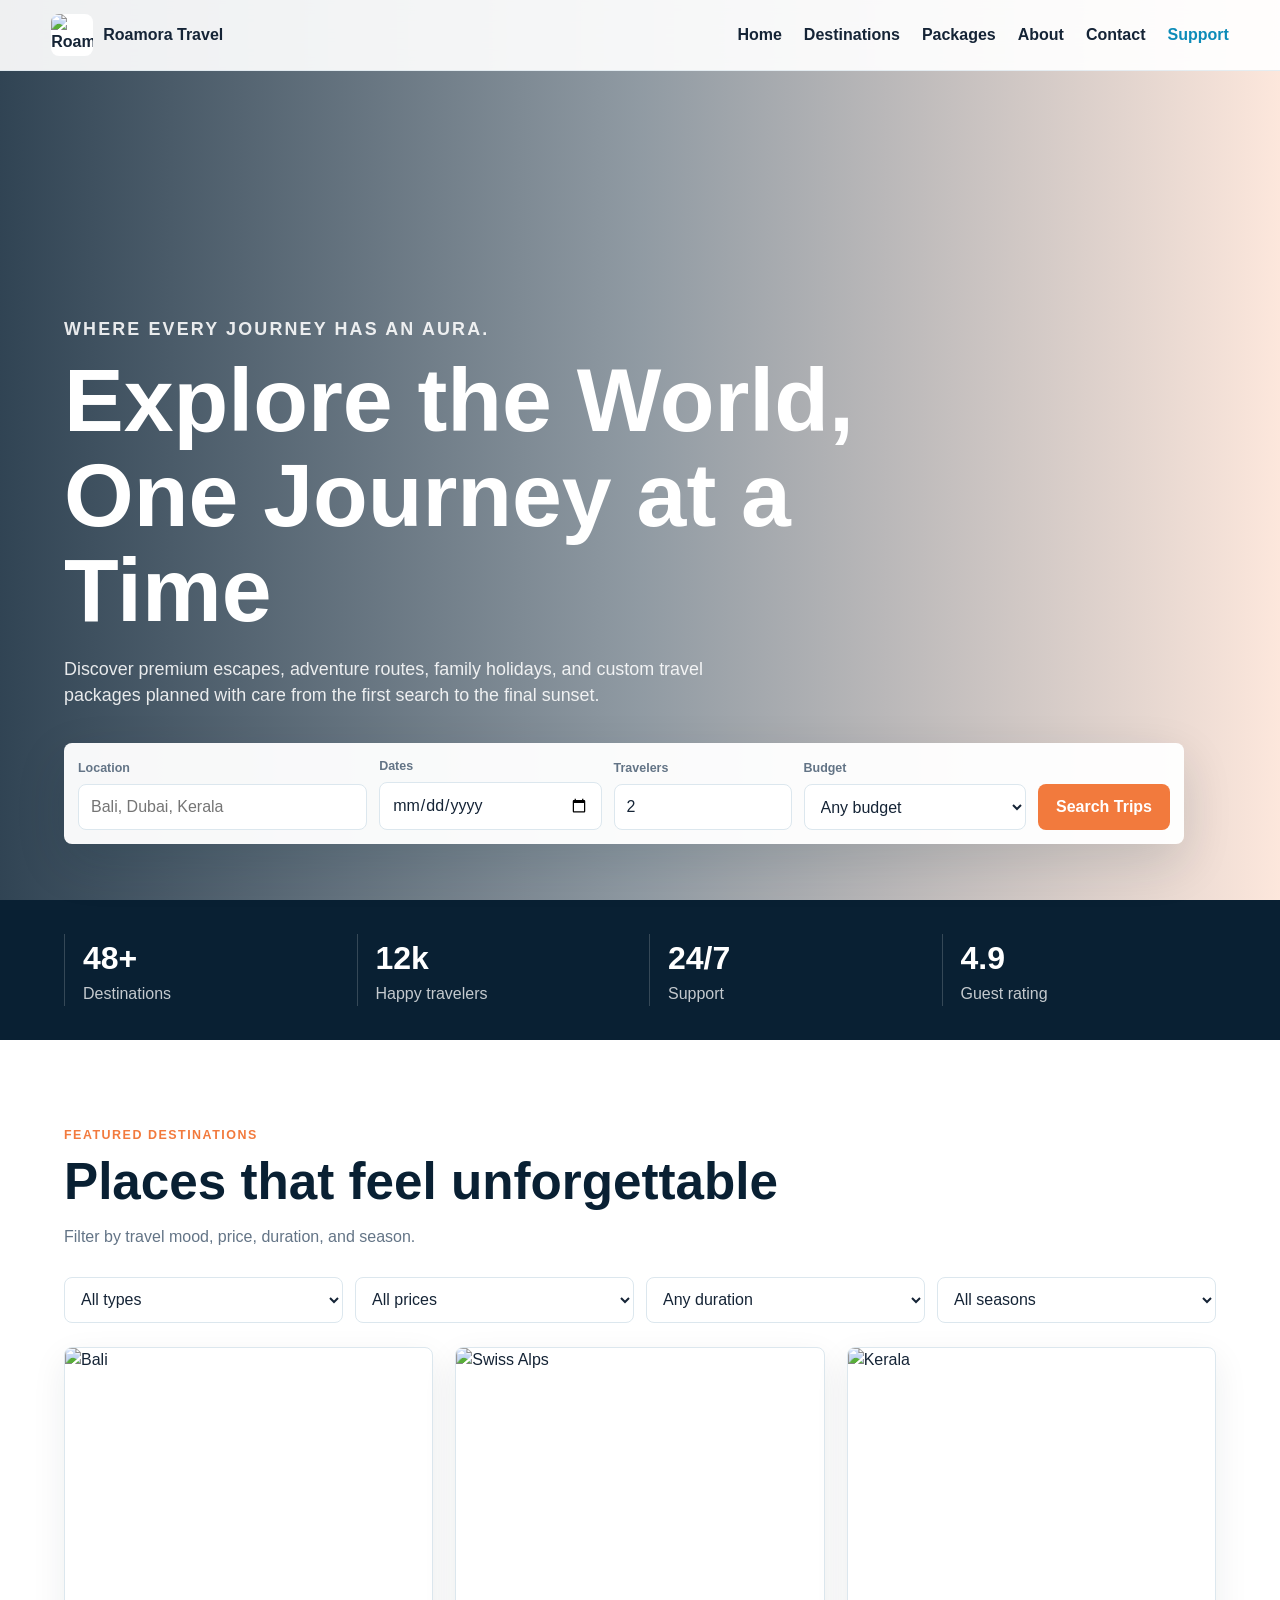
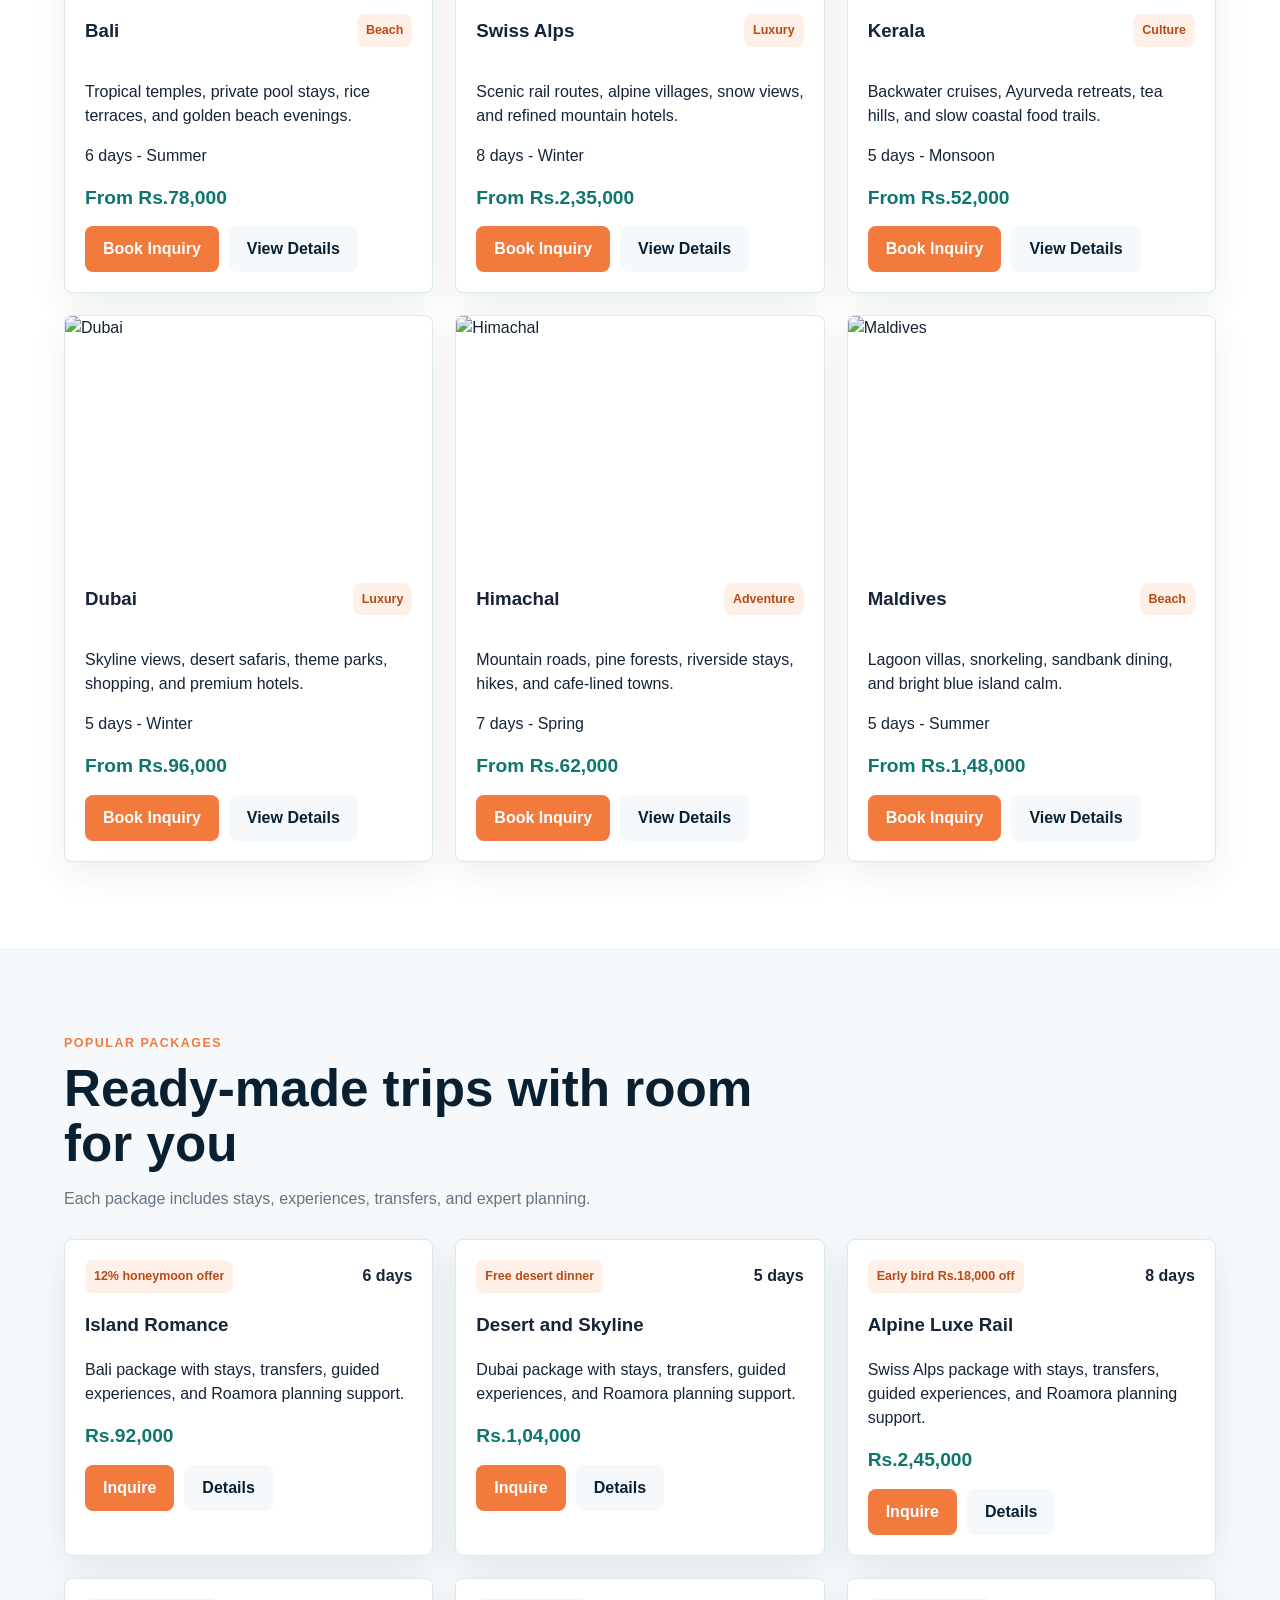
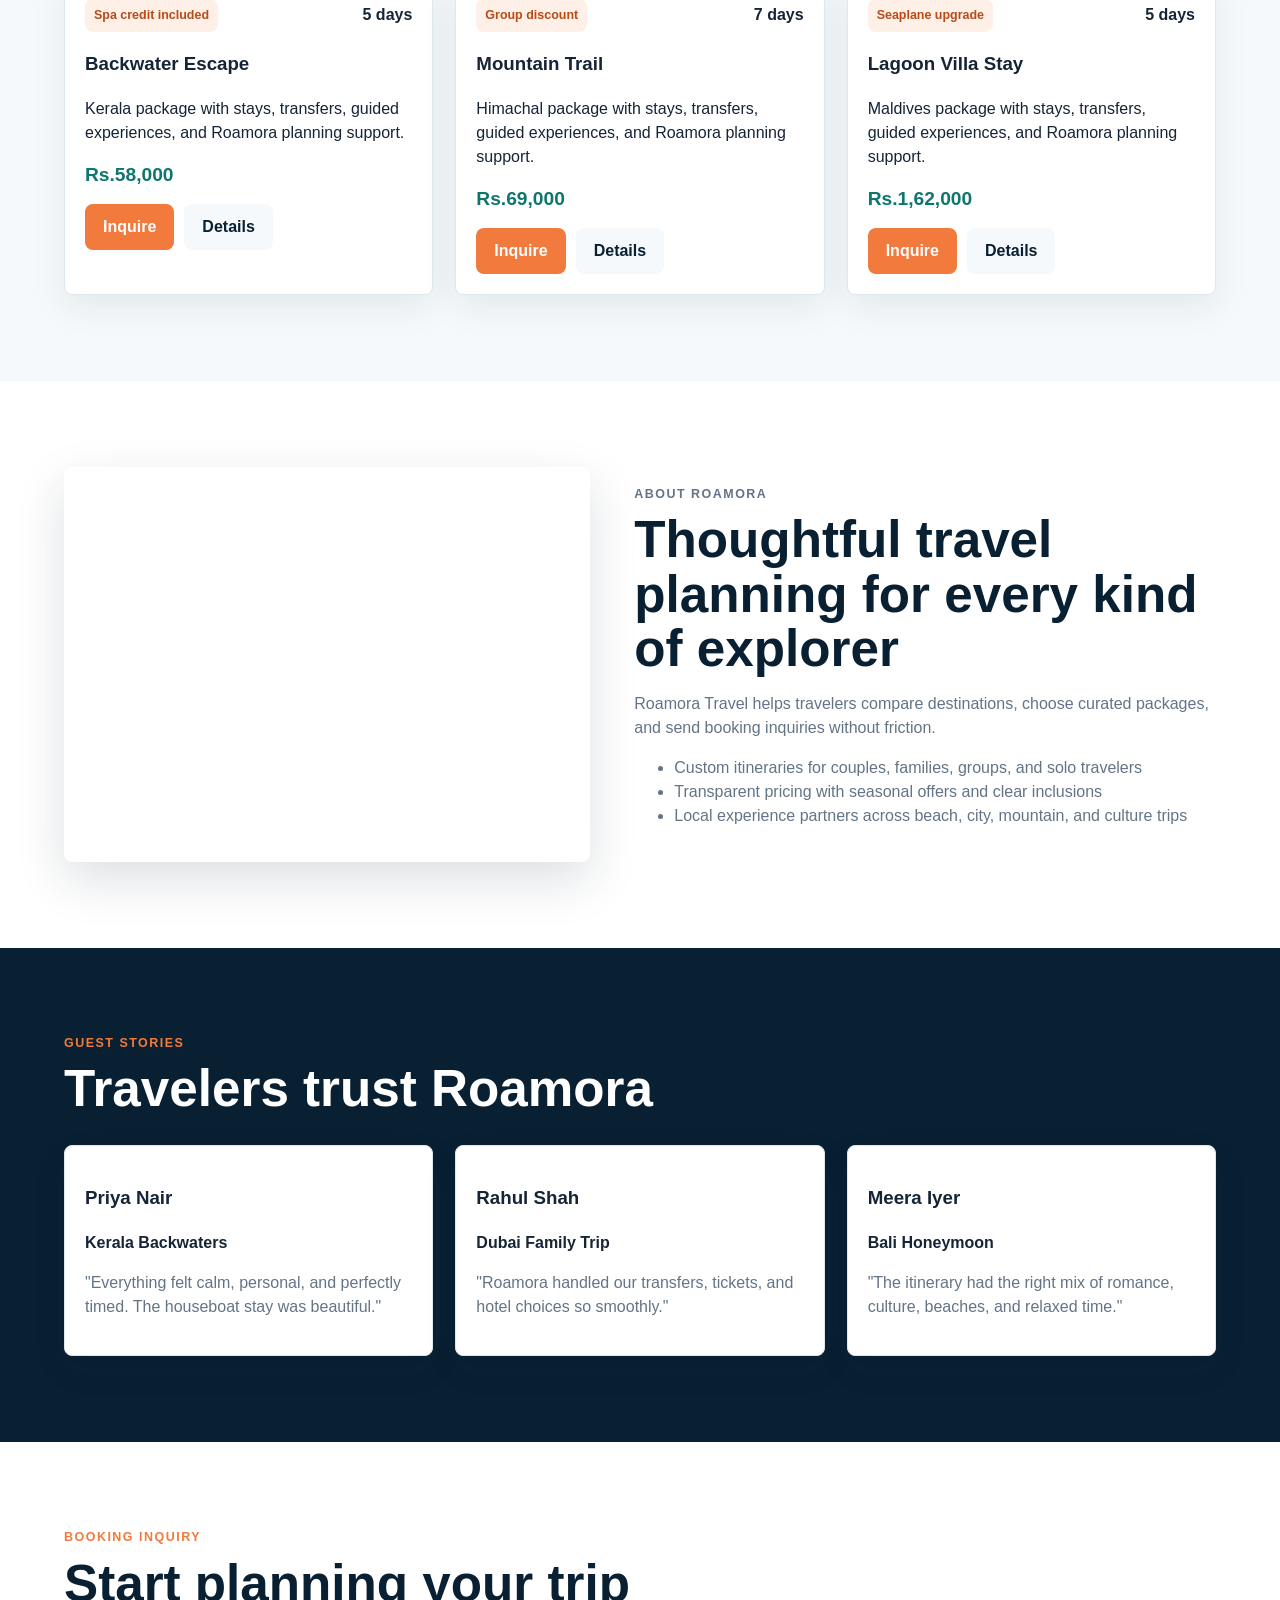
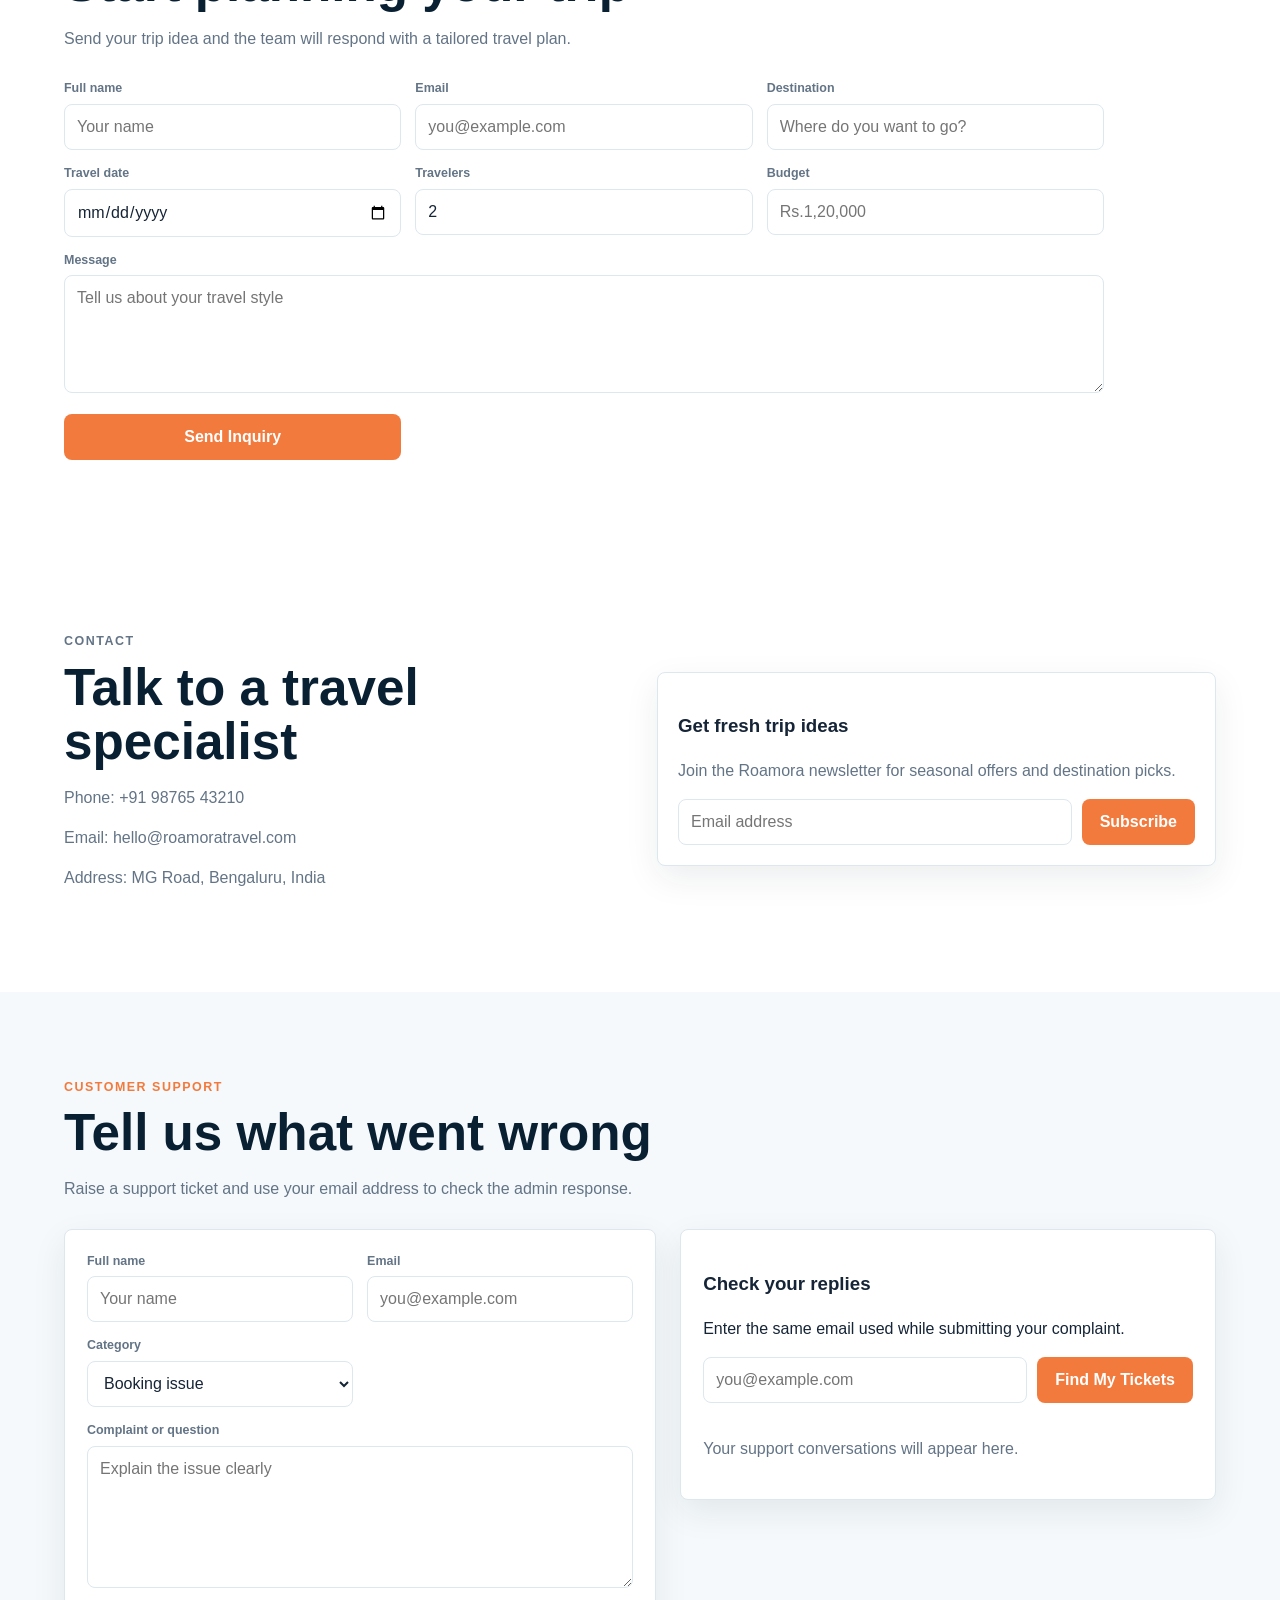
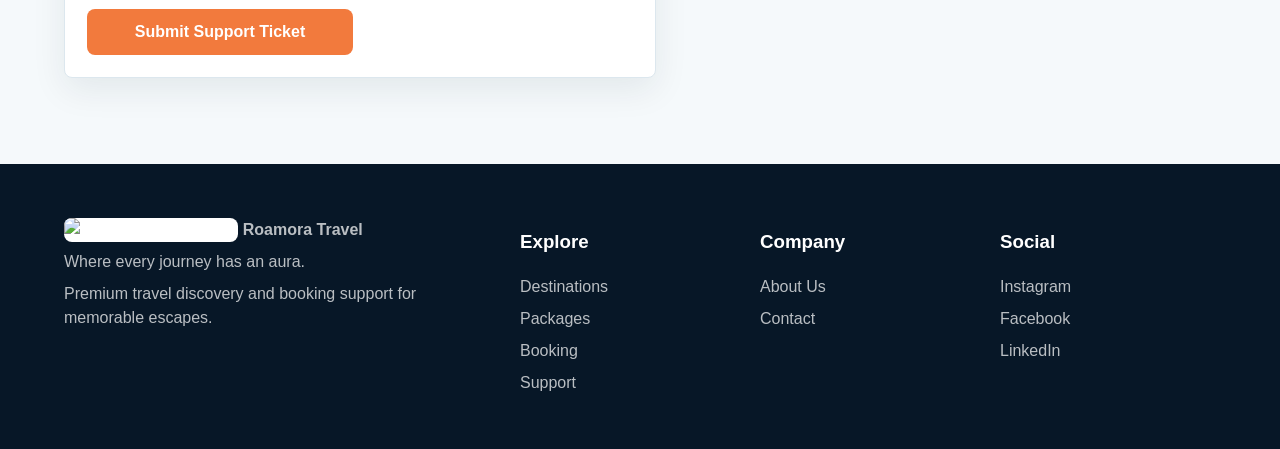
==== index.html @ cf74843f "Initial project upload" ====
<!doctype html>
<html lang="en">
<head>
  <meta charset="utf-8">
<meta name="viewport" content="width=device-width, initial-scale=1">
  <title>Roamora Travel</title>
<link rel="stylesheet" href="styles.css">
</head>
<body>
<header class="site-header">
<a class="brand" href="#home">
<img class="brand-logo" src="assets/roamora-logo.png" alt="Roamora Travel logo">
<span>Roamora Travel</span>
</a>
<button class="nav-toggle" type="button">Menu</button>
<nav class="main-nav">
<a href="#home">Home</a>
<a href="#destinations">Destinations</a>
<a href="#packages">Packages</a>
<a href="#about">About</a>
<a href="#contact">Contact</a>
<a href="#support">Support</a>
</nav>
</header>
<main>
<section class="hero" id="home">
  <div class="hero-shade">
</div>
<div class="hero-content">
    <p class="eyebrow">Where every journey has an aura.</p>
    <h1>Explore the World, One Journey at a Time</h1>
    <p>Discover premium escapes, adventure routes, family holidays, and custom travel packages planned with care from the first search to the final sunset.</p>
<form class="search-panel" id="tripSearch">
<label>
<span>Location</span>
<input id="searchLocation" type="search" placeholder="Bali, Dubai, Kerala">
</label>
<label>
<span>Dates</span>
<input type="date">
</label>
<label>
<span>Travelers</span>
<input type="number" min="1" value="2">
</label>
<label>
<span>Budget</span>
<select id="searchBudget">
<option value="all">Any budget</option>
<option value="80000">Under Rs.80,000</option>
<option value="150000">Under Rs.1,50,000</option>
<option value="250000">Under Rs.2,50,000</option>
</select>
</label>
<button>Search Trips</button>
</form>
</div>
</section>
<section class="stats">
<div>
<b>48+</b>
<span>Destinations</span>
</div>
<div>
<b>12k</b>
<span>Happy travelers</span>
</div>
<div>
<b>24/7</b>
<span>Support</span>
</div>
<div>
<b>4.9</b>
  <span>Guest rating</span>
</div>
</section>
<section class="section" id="destinations">
  <div class="section-head">
  <p class="eyebrow">Featured destinations</p>
<h2>Places that feel unforgettable</h2>
<p>Filter by travel mood, price, duration, and season.</p>
</div>
<div class="filters">
<select id="typeFilter">
<option value="all">All types</option>
<option>Beach</option>
<option>Adventure</option>
<option>Culture</option>
<option>Luxury</option>
</select>
<select id="priceFilter">
<option value="all">All prices</option>
<option value="90000">Under Rs.90,000</option>
<option value="150000">Under Rs.1,50,000</option>
<option value="250000">Under Rs.2,50,000</option>
</select>
<select id="durationFilter">
<option value="all">Any duration</option>
<option value="5">Up to 5 days</option>
<option value="7">Up to 7 days</option>
<option value="10">Up to 10 days</option>
</select>
<select id="seasonFilter">
<option value="all">All seasons</option>
<option>Summer</option>
<option>Winter</option>
<option>Monsoon</option>
<option>Spring</option>
</select>
</div>
<div class="card-grid" id="destinationGrid">
</div>
</section>
<section class="section band" id="packages">
<div class="section-head">
<p class="eyebrow">Popular packages</p>
<h2>Ready-made trips with room for you</h2>
<p>Each package includes stays, experiences, transfers, and expert planning.</p>
</div>
<div class="package-grid" id="packageGrid">
</div>
</section>
<section class="section split" id="about">
<div class="about-img">
</div>
<div>
<p class="eyebrow">About Roamora</p>
<h2>Thoughtful travel planning for every kind of explorer</h2>
<p class="about-text">Roamora Travel helps travelers compare destinations, choose curated packages, and send booking inquiries without friction.</p>
<ul>
<li>Custom itineraries for couples, families, groups, and solo travelers</li>
<li>Transparent pricing with seasonal offers and clear inclusions</li>
<li>Local experience partners across beach, city, mountain, and culture trips</li>
</ul>
</div>
</section>
<section class="section dark">
<div class="section-head">
<p class="eyebrow">Guest stories</p>
  <h2>Travelers trust Roamora</h2>
</div>
<div class="testimonial-grid" id="testimonialGrid">
  </div>
</section>
<section class="section" id="booking">
<div class="section-head">
<p class="eyebrow">Booking inquiry</p>
  <h2>Start planning your trip</h2>
<p>Send your trip idea and the team will respond with a tailored travel plan.</p>
</div>
<form class="booking-form" id="bookingForm">
<label>
<span>Full name</span>
<input id="guestName" required placeholder="Your name">
</label>
<label>
<span>Email</span>
<input id="guestEmail" type="email" required placeholder="you@example.com">
</label>
<label>
<span>Destination</span>
<input id="guestDestination" required placeholder="Where do you want to go?">
</label>
<label>
<span>Travel date</span>
<input id="guestDate" type="date" required>
</label>
<label>
<span>Travelers</span>
<input id="guestTravelers" type="number" min="1" value="2" required>
</label>
<label>
<span>Budget</span>
<input id="guestBudget" placeholder="Rs.1,20,000">
</label>
<label class="wide">
<span>Message</span>
<textarea id="guestMessage" rows="4" placeholder="Tell us about your travel style">
</textarea>
</label>
<button>Send Inquiry</button>
</form>
</section>
<section class="section contact" id="contact">
<div>
<p class="eyebrow">Contact</p>
<h2>Talk to a travel specialist</h2>
<p>Phone: +91 98765 43210</p>
<p>Email: hello@roamoratravel.com</p>
<p>Address: MG Road, Bengaluru, India</p>
</div>
<form class="newsletter" id="newsletterForm">
<h3>Get fresh trip ideas</h3>
<p>Join the Roamora newsletter for seasonal offers and destination picks.</p>
<div>
<input type="email" required placeholder="Email address">
<button>Subscribe</button>
</div>
</form>
</section>

<section class="section support-section" id="support">
  <div class="section-head">
    <p class="eyebrow">Customer support</p>
    <h2>Tell us what went wrong</h2>
    <p>Raise a support ticket and use your email address to check the admin response.</p>
  </div>
  <div class="support-layout">
    <form class="support-form" id="supportForm">
      <label><span>Full name</span><input id="supportName" required placeholder="Your name"></label>
      <label><span>Email</span><input id="supportEmail" type="email" required placeholder="you@example.com"></label>
      <label><span>Category</span><select id="supportCategory"><option>Booking issue</option><option>Payment question</option><option>Package change</option><option>Service complaint</option><option>Other</option></select></label>
      <label class="wide"><span>Complaint or question</span><textarea id="supportMessage" rows="5" required placeholder="Explain the issue clearly"></textarea></label>
      <button type="submit">Submit Support Ticket</button>
    </form>
    <div class="ticket-checker">
      <h3>Check your replies</h3>
      <p>Enter the same email used while submitting your complaint.</p>
      <form id="ticketLookupForm">
        <input id="ticketLookupEmail" type="email" required placeholder="you@example.com">
        <button type="submit">Find My Tickets</button>
      </form>
      <div class="customer-ticket-list" id="customerTicketList">
        <p class="empty-state">Your support conversations will appear here.</p>
      </div>
    </div>
  </div>
</section>

</main>
<footer class="site-footer">
<div>
<a class="brand" href="#home">
<img class="brand-logo" src="assets/roamora-logo.png" alt="Roamora Travel logo">
  <span>Roamora Travel</span>
</a>
<p class="footer-tagline">Where every journey has an aura.</p>
<p>Premium travel discovery and booking support for memorable escapes.</p>
</div>
<div>
<h3>Explore</h3>
<a href="#destinations">Destinations</a>
<a href="#packages">Packages</a>
<a href="#booking">Booking</a>
<a href="#support">Support</a>
</div>
<div>
<h3>Company</h3>
<a href="#about">About Us</a>
<a href="#contact">Contact</a>
</div>
<div>
<h3>Social</h3>
<a href="https://www.instagram.com/">Instagram</a>
<a href="https://www.facebook.com/">Facebook</a>
<a href="https://www.linkedin.com/">LinkedIn</a>
</div>
</footer>

<div class="modal hidden" id="detailsModal" role="dialog" aria-modal="true" aria-labelledby="detailsTitle">
  <div class="modal-backdrop" data-close-modal></div>
  <div class="modal-panel">
    <button class="modal-close" type="button" data-close-modal aria-label="Close details">X</button>
    <img id="detailsImage" alt="Travel destination">
    <div class="modal-content">
      <p class="eyebrow" id="detailsEyebrow">Roamora experience</p>
      <h2 id="detailsTitle">Trip details</h2>
      <p id="detailsDescription"></p>
      <div class="detail-facts" id="detailsFacts"></div>
      <h3>What is included</h3>
      <ul id="detailsIncludes"></ul>
      <div class="card-actions">
        <button type="button" id="modalBookButton">Book This Trip</button>
        <button type="button" class="ghost" data-close-modal>Continue Browsing</button>
      </div>
    </div>
  </div>
</div>

<div class="toast" id="toast">
</div>
<script src="public.js">
</script>
</body>
</html>
---- styles.css ----
:root {
    --navy:#092033;
    --blue:#0c8bb8;
    --teal:#0f766e;
    --orange:#f27a3d;
    --ink:#152436;
    --muted:#637486;
    --line:#dce7ee;
    --soft:#f5f9fb;
    --white:#fff;
    --shadow:0 18px 50px rgba(9,32,51,
.14)

}
 * {
  box-sizing:border-box
}

html {
  scroll-behavior:smooth
}

body {
  margin:0;
  color:var(--ink);
  font-family:Arial,Helvetica,sans-serif;
  line-height:1.5;
  background:#fff
}

a {
  text-decoration:none;
  color:inherit
}

button,input,select,textarea {
  font:inherit
}
button {
  cursor:pointer;
  background:var(--orange);
  border:0;
  border-radius:8px;
  color:#fff;
  font-weight:800;
  min-height:46px;
  padding:11px 18px;
  transition:.2s
}

button:hover {
  background:#df6428;
  box-shadow:0 12px 26px rgba(242,122,61,
.26);
  transform:translateY(-1px)
}

input,select,textarea {
  width:100%;
  min-height:46px;
  border:1px solid var(--line);
  border-radius:8px;
  padding:10px 12px;
  background:#fff;
  color:var(--ink)
}

input:focus,select:focus,textarea:focus {
  outline:0;
  border-color:var(--blue);
  box-shadow:0 0 0 3px rgba(12,139,184,
.14)
}

label span {
  display:block;
  margin-bottom:6px;
  color:var(--muted);
  font-size:.78rem;
  font-weight:800
}

.site-header {
  position:fixed;
  top:0;
  left:0;
  right:0;
  z-index:20;
  display:flex;
  justify-content:space-between;
  align-items:center;
  gap:22px;
  padding:14px clamp(18px,4vw,64px);
  background:rgba(255,255,255,
.92);
  backdrop-filter:blur(18px);
  border-bottom:1px solid rgba(220,231,238,
.72)
}
.brand {
  display:inline-flex;
  align-items:center;
  gap:10px;
  font-weight:900
}

.brand-mark {
  display:inline-flex;
  align-items:center;
  justify-content:center;
  width:38px;
  height:38px;
  border-radius:8px;
  background:linear-gradient(135deg,var(--blue),var(--orange));
  color:#fff
}

.main-nav {
  display:flex;
  gap:22px;
  font-weight:800
}

.main-nav a:hover,
.main-nav a:last-child {
  color:var(--blue)
}

.nav-toggle {
  display:none;
  background:var(--navy)
}

.hero {
  position:relative;
  display:flex;
  align-items:flex-end;
  min-height:100vh;
  padding:120px clamp(18px,5vw,78px) 56px;
  background:url('https://images.unsplash.com/photo-1507525428034-b723cf961d3e?auto=format&fit=crop&w=1800&q=85') center/cover
}

.hero-shade {
  position:absolute;
  inset:0;
  background:linear-gradient(90deg,rgba(9,32,51,
.84),rgba(9,32,51,
.45),rgba(242,122,61,
.18))
}

.hero-content {
  position:relative;
  z-index:1;
  color:#fff;
  max-width:1120px;
  width:100%
}

.eyebrow {
  margin:0 0 10px;
  color:var(--orange);
  font-size:.78rem;
  font-weight:900;
  letter-spacing:.12em;
  text-transform:uppercase
}

.hero h1 {
  max-width:840px;
  margin:0;
  font-size:clamp(2.6rem,7vw,6.5rem);
  line-height:1.06
}

.hero p {
  max-width:650px;
  color:rgba(255,255,255,
.88);
  font-size:1.12rem
}

.search-panel {
  display:grid;
  grid-template-columns:1.3fr 1fr .8fr 1fr auto;
  gap:12px;
  align-items:end;
  margin-top:34px;
  padding:14px;
  background:rgba(255,255,255,
.96);
  border-radius:8px;
  box-shadow:var(--shadow);
  color:var(--ink)
}

.section {
  padding:86px clamp(18px,5vw,78px)
}

.stats {
  display:grid;
  grid-template-columns:repeat(4,1fr);
  gap:18px;
  padding:34px clamp(18px,5vw,78px);
  background:var(--navy);
  color:#fff
}

.stats div {
  border-left:1px solid rgba(255,255,255,
.18);
  padding-left:18px
}

.stats b {
  display:block;
  font-size:2rem
}

.stats span {
  color:rgba(255,255,255,
.76)
}

.section-head {
  max-width:720px;
  margin-bottom:28px
}

.section-head h2,
.split h2,
.contact h2,
.login-panel h2 {
  margin:0;
  color:var(--navy);
  font-size:clamp(2rem,4vw,3.4rem);
  line-height:1.06
}

.section-head p:not(.eyebrow) {
  color:var(--muted)
}

.filters {
  display:grid;
  grid-template-columns:repeat(4,1fr);
  gap:12px;
  margin-bottom:24px
}

.card-grid,
.package-grid,
.testimonial-grid {
  display:grid;
  grid-template-columns:repeat(3,1fr);
  gap:22px
}

.destination-card,
.package-card,
.testimonial-card,
.admin-card,
.login-panel,
.newsletter {
  background:#fff;
  border:1px solid var(--line);
  border-radius:8px;
  box-shadow:0 12px 34px rgba(9,32,51,
.08)
}

.destination-card,
.package-card {
  overflow:hidden;
  transition:.25s
}

.destination-card:hover,
.package-card:hover {
  transform:translateY(-5px);
  box-shadow:var(--shadow)
}

.destination-card img {
  width:100%;
  height:230px;
  object-fit:cover;
  display:block
}

.card-body,
.package-card,
.testimonial-card,
.admin-card,
.newsletter,
.login-panel {
  padding:20px
}

.package-top {
  display:flex;
  justify-content:space-between;
  gap:10px;
  align-items:center
}

.offer {
  padding:7px 9px;
  border-radius:8px;
  background:rgba(242,122,61,
.12);
  color:#b94b17;
  font-size:.78rem;
  font-weight:900
}

.price {
  color:var(--teal);
  font-size:1.2rem;
  font-weight:900
}

.card-actions {
  display:flex;
  gap:10px;
  margin-top:14px
}

.ghost {
  background:var(--soft);
  color:var(--navy)
}

.band {
  background:var(--soft)
}

.split {
  display:grid;
  grid-template-columns:.95fr 1.05fr;
  gap:44px;
  align-items:center
}

.about-img {
  aspect-ratio:4/3;
  border-radius:8px;
  box-shadow:var(--shadow);
  background:url('https://images.unsplash.com/photo-1533105079780-92b9be482077?auto=format&fit=crop&w=1200&q=85') center/cover
}

.split p,
.split li,
.testimonial-card p,
.contact p,
.newsletter p {
  color:var(--muted)
}

.dark {
  background:var(--navy)
}

.dark h2 {
  color:#fff
}

.booking-form {
  display:grid;
  grid-template-columns:repeat(3,1fr);
  gap:14px;
  max-width:1040px
}

.wide {
  grid-column:1/-1
}

.contact {
  display:grid;
  grid-template-columns:1fr 1fr;
  gap:34px;
  align-items:center
}

.newsletter div {
  display:grid;
  grid-template-columns:1fr auto;
  gap:10px
}

.admin-wrap {
  padding:80px clamp(18px,5vw,78px);
  background:#eef5f8
}

.login-panel {
  max-width:520px;
  margin:auto
}

.login-panel form {
  display:grid;
  gap:14px
}

.hidden {
  display:none!important
}

.dashboard {
  display:grid;
  grid-template-columns:250px 1fr;
  min-height:720px;
  overflow:hidden;
  background:#fff;
  border:1px solid var(--line);
  border-radius:8px
}

.dashboard aside {
  display:flex;
  flex-direction:column;
  gap:8px;
  padding:22px;
  background:var(--navy);
  color:#fff
}

.dashboard aside button {
  background:rgba(255,255,255,
.08);
  text-align:left
}

.dashboard aside button.active {
  background:var(--orange)
}

.dash-main {
  padding:24px;
  background:#f6fafc
}

.dash-top {
  display:flex;
  justify-content:space-between;
  align-items:center;
  margin-bottom:20px
}

.dash-top h2 {
  margin:0
}

.dash-stats {
  display:grid;
  grid-template-columns:repeat(4,1fr);
  gap:16px;
  margin-bottom:18px
}

.dash-stats div {
  padding:18px;
  background:#fff;
  border:1px solid var(--line);
  border-radius:8px
}

.dash-stats span {
  display:block;
  color:var(--muted);
  font-size:.86rem
}

.dash-stats b {
  display:block;
  margin-top:8px;
  color:var(--navy);
  font-size:1.7rem
}

.tab {
  display:none
}

.tab.active {
  display:block
}

.admin-form {
  display:grid;
  grid-template-columns:repeat(3,1fr);
  gap:10px
}

.admin-form.stacked {
  grid-template-columns:1fr
}

.admin-list {
  display:grid;
  gap:12px
}

.admin-item {
  display:flex;
  justify-content:space-between;
  gap:14px;
  align-items:center;
  padding:14px;
  background:#fff;
  border:1px solid var(--line);
  border-radius:8px
}

.admin-item p {
  margin:4px 0 0;
  color:var(--muted)
}

.item-actions {
  display:flex;
  gap:8px
}

.danger {
  background:#c93434
}

.approve {
  background:var(--teal)
}

table {
  width:100%;
  border-collapse:collapse
}

th,td {
  padding:12px;
  border-bottom:1px solid var(--line);
  text-align:left
}

th {
  color:var(--muted);
  font-size:.78rem;
  text-transform:uppercase
}

.site-footer {
  display:grid;
  grid-template-columns:2fr 1fr 1fr 1fr;
  gap:24px;
  padding:46px clamp(18px,5vw,78px);
  background:#071727;
  color:#fff
}

.site-footer p,
.site-footer a {
  display:block;
  margin:8px 0;
  color:rgba(255,255,255,
.72)
}

.toast {
  position:fixed;
  bottom:20px;
  left:50%;
  z-index:40;
  opacity:0;
  transform:translate(-50%,20px);
  padding:13px 18px;
  border-radius:8px;
  background:var(--navy);
  color:#fff;
  box-shadow:var(--shadow);
  transition:.22s
}

.toast.show {
  opacity:1;
  transform:translate(-50%,0)
}
@media(max-width:980px) {
  .search-panel,
.filters,
.card-grid,
.package-grid,
.testimonial-grid,
.booking-form,
.contact,
.split,
.dash-stats,
.site-footer {
  grid-template-columns:1fr 1fr
}

.search-panel button,
.wide {
  grid-column:1/-1
}

.dashboard {
  grid-template-columns:1fr
}

.dashboard aside {
  display:grid;
  grid-template-columns:repeat(3,1fr)
}
}
@media(max-width:720px) {
  .site-header {
  flex-wrap:wrap
}

.nav-toggle {
  display:inline-flex
}

.main-nav {
  display:none;
  flex-basis:100%;
  flex-direction:column;
  align-items:flex-start
}

.main-nav.open {
  display:flex
}

.hero {
  min-height:92vh
}

.search-panel,
.filters,
.stats,
.card-grid,
.package-grid,
.testimonial-grid,
.booking-form,
.contact,
.split,
.dash-stats,
.site-footer,
.newsletter div,
.admin-form,
.dashboard aside {
  grid-template-columns:1fr
}

.admin-item {
  align-items:flex-start;
  flex-direction:column
}
}


.brand-logo {
  width: 42px;
  height: 42px;
  border-radius: 8px;
  object-fit: cover;
  background: #ffffff;
}

.support-section {
  background: #f5f9fb;
}

.support-layout {
  display: grid;
  grid-template-columns: 1.05fr 0.95fr;
  gap: 24px;
  align-items: start;
}

.support-form,
.ticket-checker,
.support-admin-card {
  background: #ffffff;
  border: 1px solid var(--line);
  border-radius: 8px;
  padding: 22px;
  box-shadow: 0 12px 34px rgba(9, 32, 51, 0.08);
}

.support-form {
  display: grid;
  grid-template-columns: 1fr 1fr;
  gap: 14px;
}

.ticket-checker form {
  display: grid;
  grid-template-columns: 1fr auto;
  gap: 10px;
  margin-bottom: 18px;
}

.customer-ticket-list,
.support-admin-card {
  display: grid;
  gap: 12px;
}

.ticket-card {
  border: 1px solid var(--line);
  border-radius: 8px;
  padding: 16px;
}

.ticket-card-top,
.admin-section-heading {
  display: flex;
  align-items: flex-start;
  justify-content: space-between;
  gap: 16px;
}

.status,
.ticket-count {
  border-radius: 999px;
  padding: 5px 9px;
  font-size: 0.76rem;
  font-weight: 800;
  white-space: nowrap;
}

.status-open { background: #fff1e8; color: #b94b17; }
.status-answered { background: #e5f5fb; color: #08749a; }
.status-resolved { background: #e5f6ef; color: #0f766e; }

.ticket-reply,
.customer-message {
  border-left: 3px solid var(--blue);
  background: #f5f9fb;
  padding: 10px 12px;
}

.ticket-reply p,
.customer-message p {
  margin: 5px 0;
}

.ticket-reply small,
.waiting-reply,
.empty-state {
  color: var(--muted);
}

.reply-form {
  display: grid;
  gap: 10px;
  margin-top: 8px;
}

.modal {
  position: fixed;
  inset: 0;
  z-index: 100;
  display: grid;
  place-items: center;
  padding: 20px;
}

.modal-backdrop {
  position: absolute;
  inset: 0;
  background: rgba(7, 23, 39, 0.76);
  backdrop-filter: blur(4px);
}

.modal-panel {
  position: relative;
  z-index: 1;
  width: min(920px, 100%);
  max-height: 90vh;
  overflow: auto;
  display: grid;
  grid-template-columns: 0.9fr 1.1fr;
  background: #ffffff;
  border-radius: 8px;
  box-shadow: var(--shadow);
}

.modal-panel > img {
  width: 100%;
  height: 100%;
  min-height: 520px;
  object-fit: cover;
}

.modal-content {
  padding: 32px;
}

.modal-content h2 {
  color: var(--navy);
  font-size: 2.2rem;
  margin: 0;
}

.modal-close {
  position: absolute;
  top: 12px;
  right: 12px;
  z-index: 2;
  width: 40px;
  min-height: 40px;
  padding: 0;
  background: var(--navy);
}

.detail-facts {
  display: grid;
  grid-template-columns: repeat(3, 1fr);
  gap: 8px;
  margin: 20px 0;
}

.detail-facts div {
  padding: 12px;
  background: var(--soft);
  border-radius: 8px;
}

.detail-facts span {
  display: block;
  color: var(--muted);
  font-size: 0.75rem;
}

.modal-open {
  overflow: hidden;
}

@media (max-width: 720px) {
  .support-layout,
  .support-form,
  .ticket-checker form,
  .modal-panel,
  .detail-facts {
    grid-template-columns: 1fr;
  }

  .modal-panel > img {
    min-height: 220px;
    max-height: 260px;
  }
}
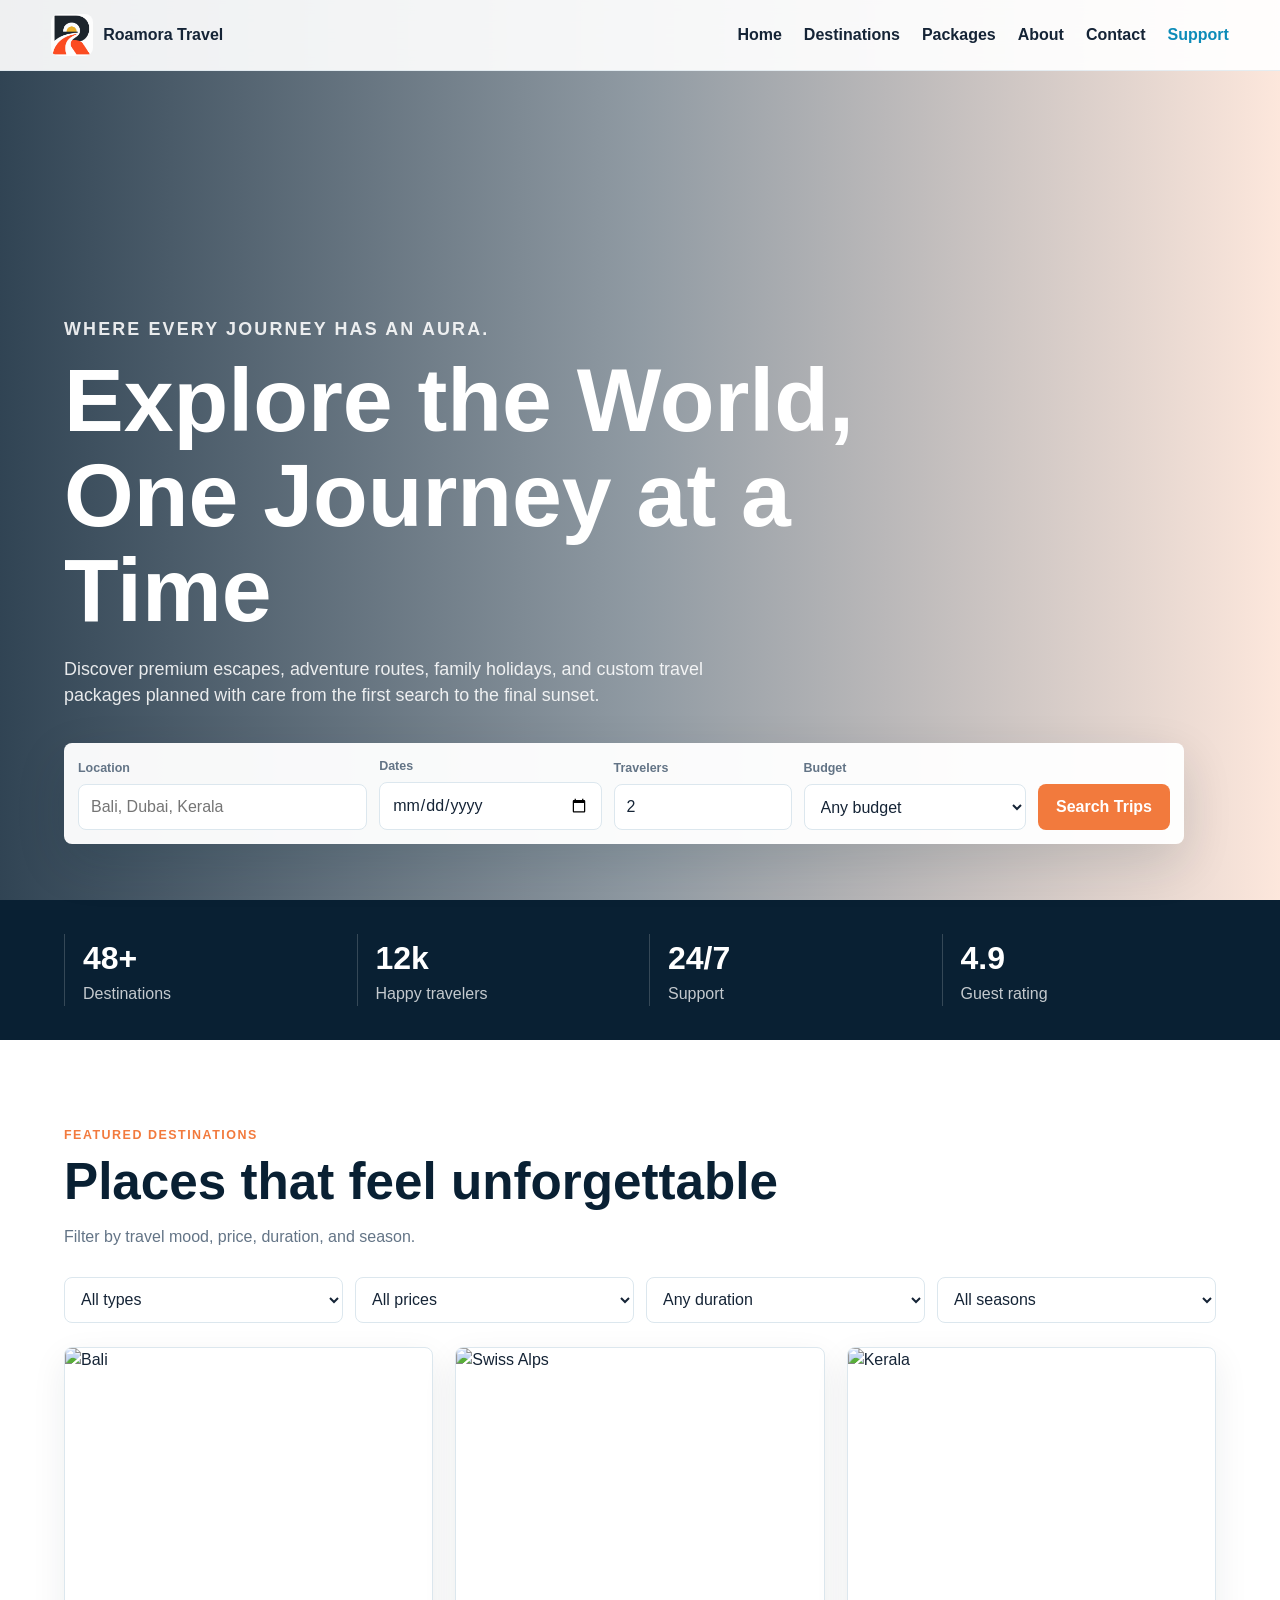
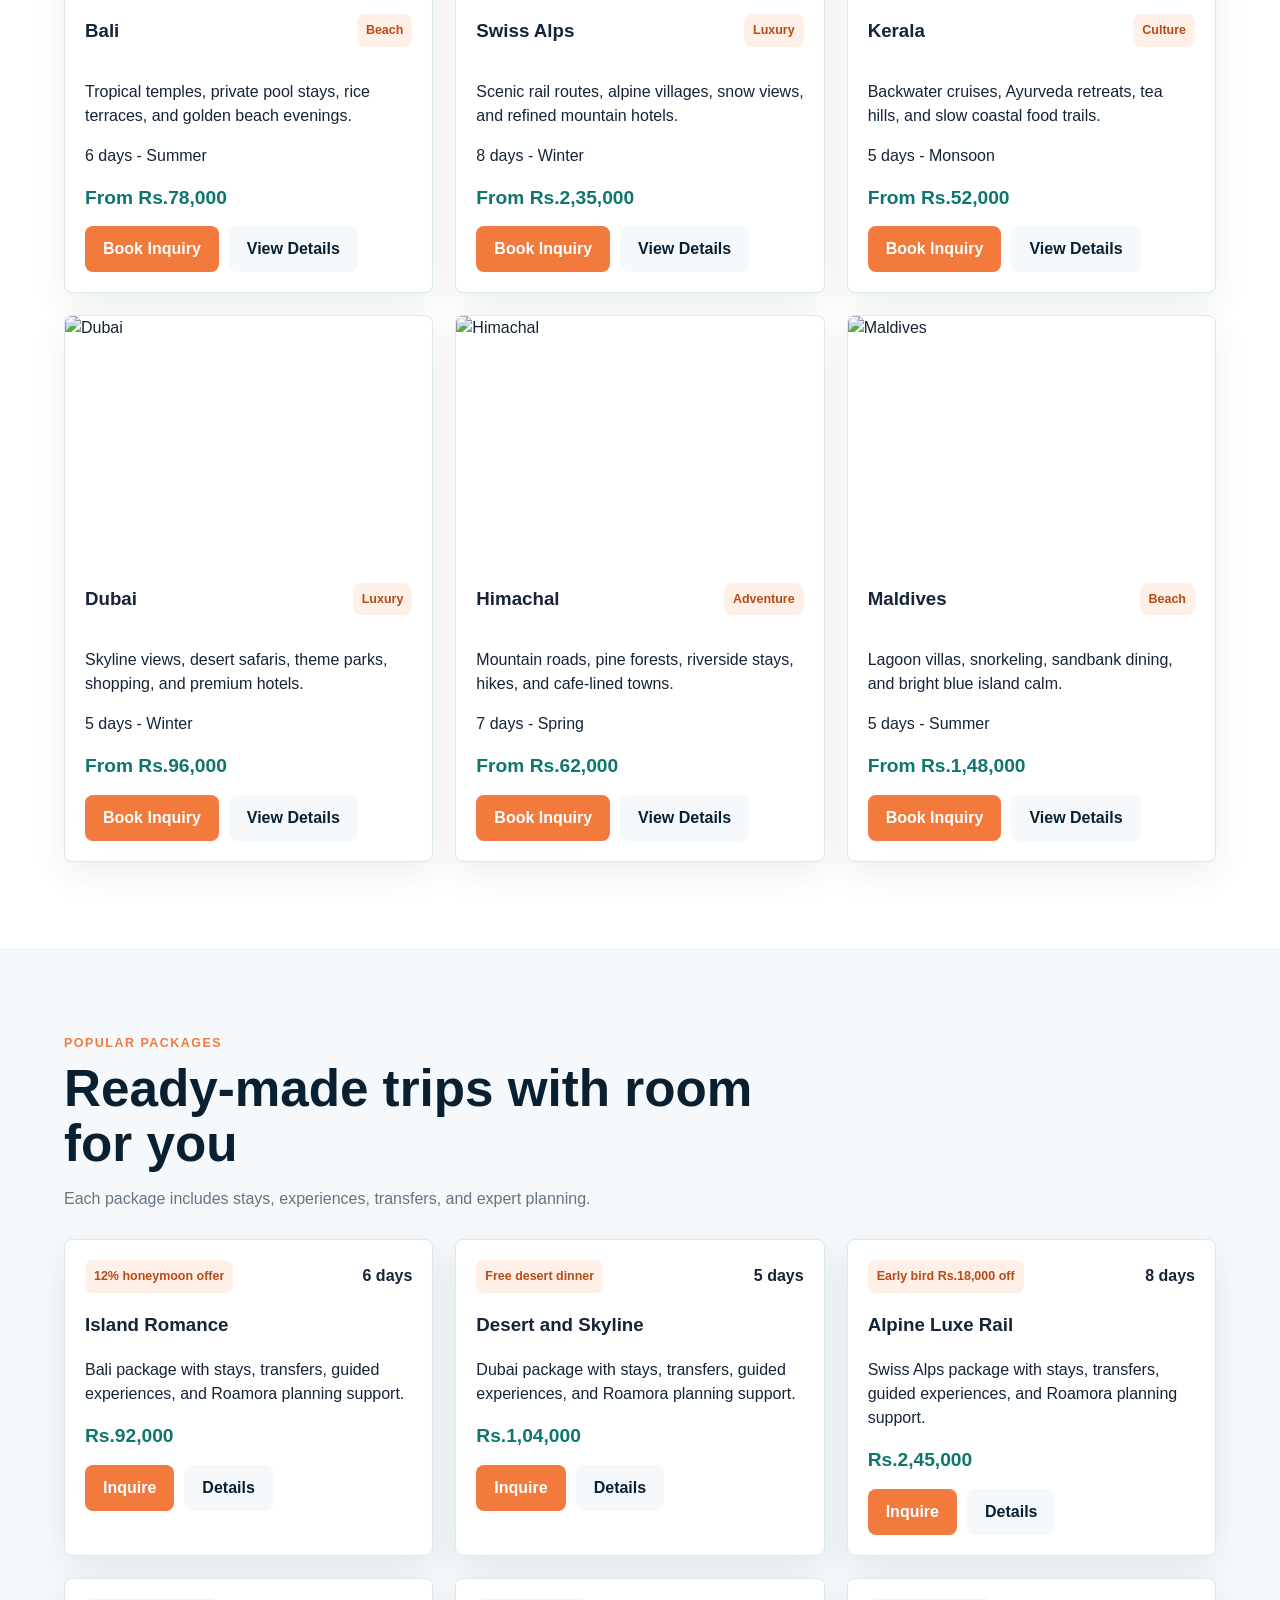
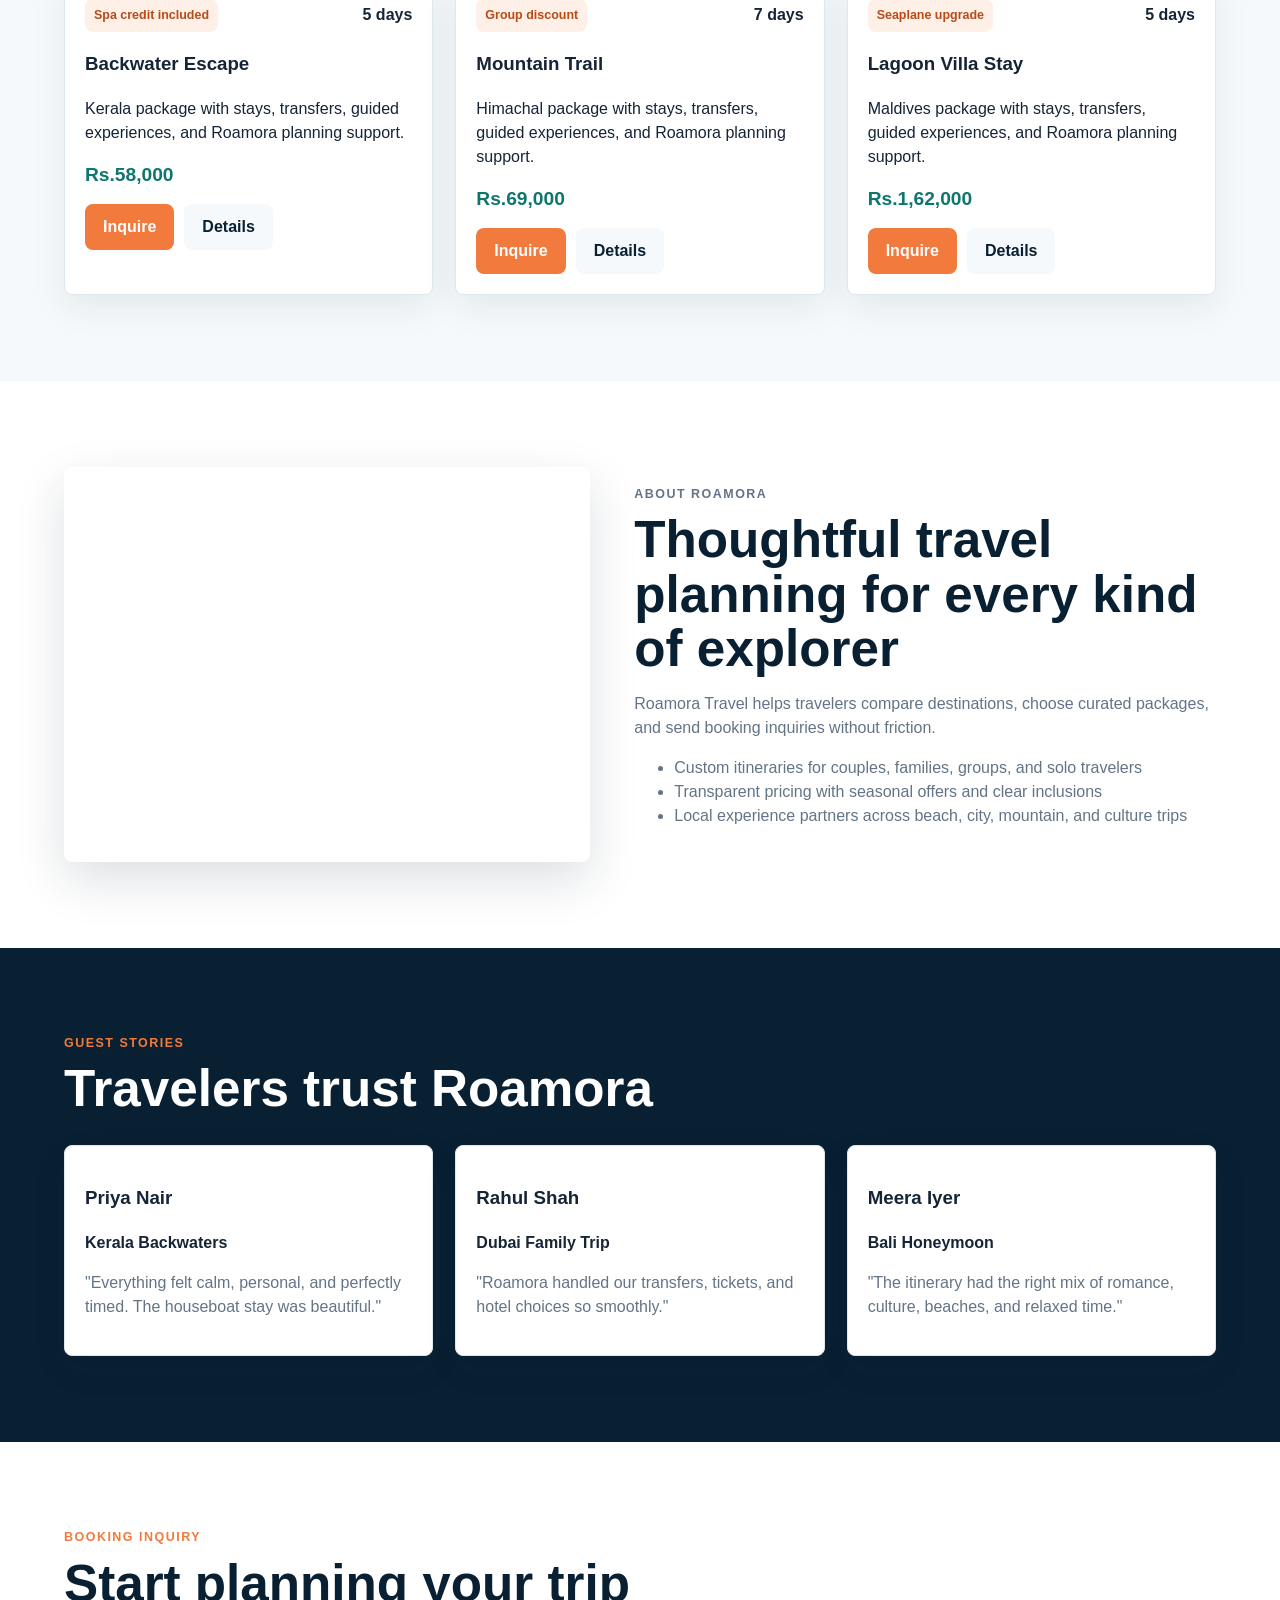
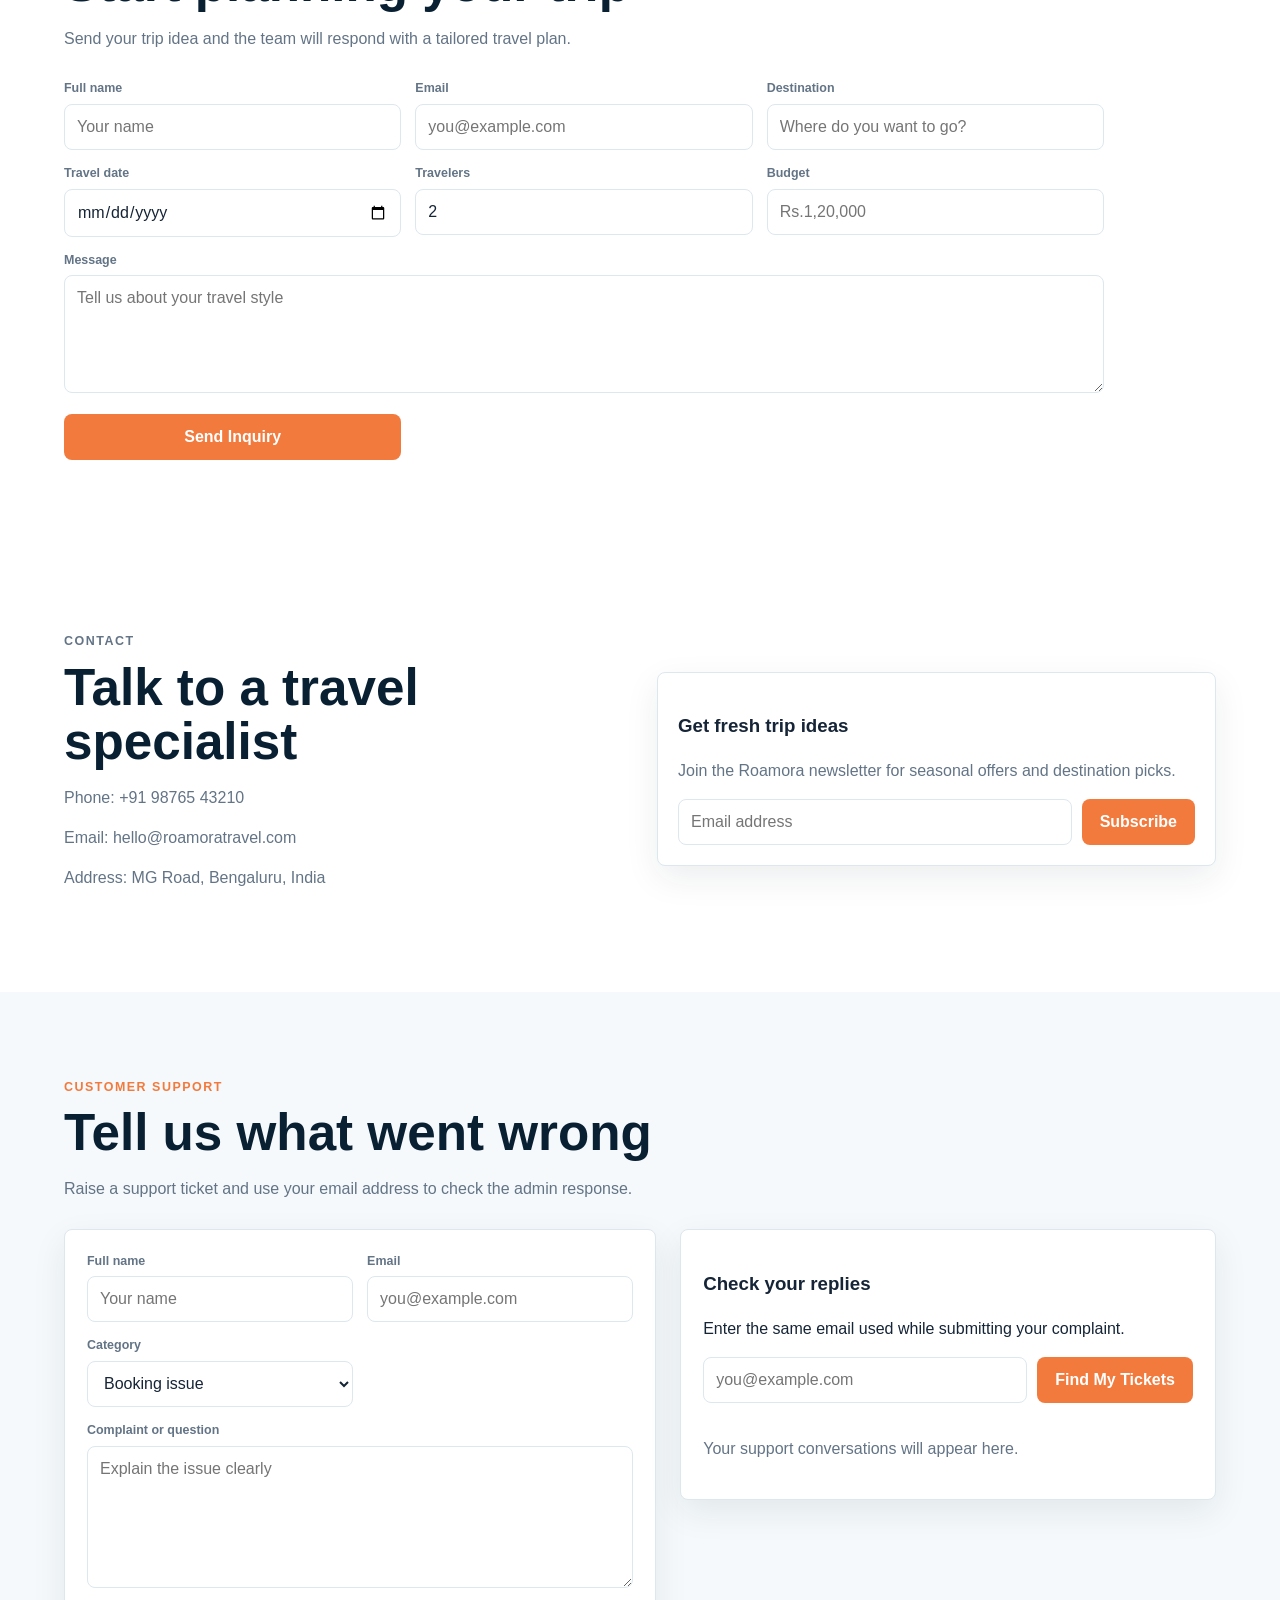
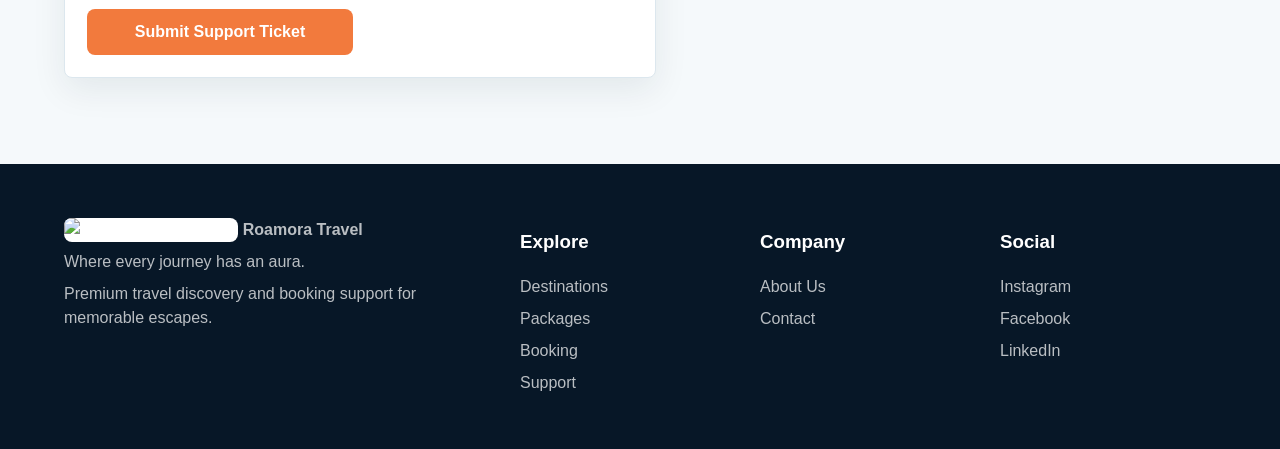
==== commit 7ac494e9: "Add files via upload" ====
--- a/index.html
+++ b/index.html
@@ -9,7 +9,7 @@
 <body>
 <header class="site-header">
 <a class="brand" href="#home">
-<img class="brand-logo" src="assets/roamora-logo.png" alt="Roamora Travel logo">
+<img class="brand-logo" src="roamora-logo.png" alt="Roamora Travel logo">
 <span>Roamora Travel</span>
 </a>
 <button class="nav-toggle" type="button">Menu</button>
